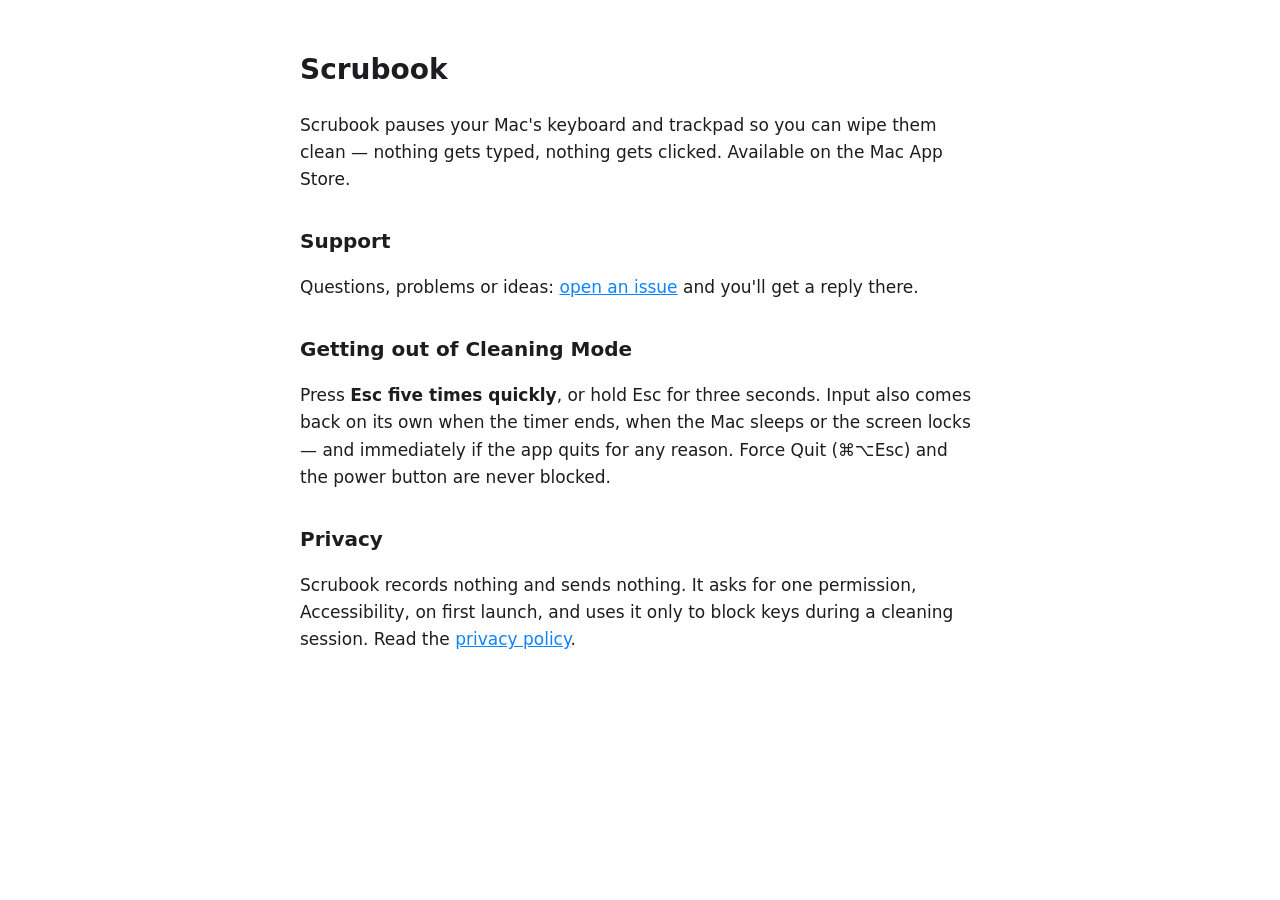
==== index.html @ fadb3d92 "Accessibility permission is requested on first launch Co-Authored-By: Claude Fable 5.1 <noreply@anth" ====
<!doctype html><html lang="en"><head><meta charset="utf-8"><meta name="viewport" content="width=device-width,initial-scale=1">
<title>Scrubook — Support</title>
<style>body{font:17px/1.6 -apple-system,system-ui,sans-serif;max-width:680px;margin:48px auto;padding:0 20px;color:#1d1d1f}
h1{font-size:28px}h2{font-size:20px;margin-top:32px}a{color:#0a84ff}
@media(prefers-color-scheme:dark){body{background:#111;color:#e5e5ea}}</style></head><body>
<h1>Scrubook</h1>
<p>Scrubook pauses your Mac's keyboard and trackpad so you can wipe them clean — nothing gets typed, nothing gets clicked. Available on the Mac App Store.</p>
<h2>Support</h2>
<p>Questions, problems or ideas: <a href="https://github.com/iamchuck504/scrubook/issues">open an issue</a> and you'll get a reply there.</p>
<h2>Getting out of Cleaning Mode</h2>
<p>Press <strong>Esc five times quickly</strong>, or hold Esc for three seconds. Input also comes back on its own when the timer ends, when the Mac sleeps or the screen locks — and immediately if the app quits for any reason. Force Quit (⌘⌥Esc) and the power button are never blocked.</p>
<h2>Privacy</h2>
<p>Scrubook records nothing and sends nothing. It asks for one permission, Accessibility, on first launch, and uses it only to block keys during a cleaning session. Read the <a href="privacy.html">privacy policy</a>.</p>
</body></html>
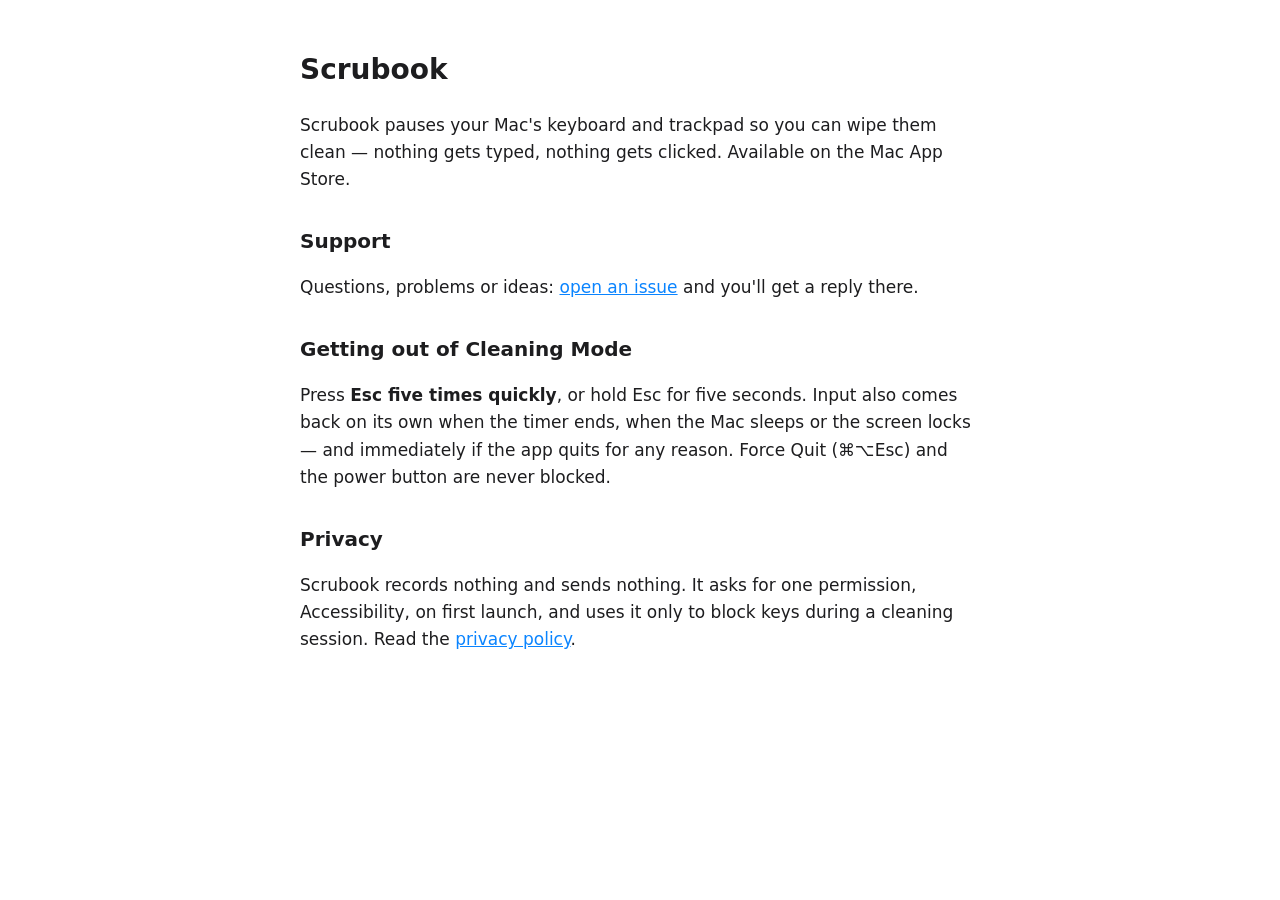
==== commit 90937dcc: "Hold Esc for five seconds Co-Authored-By: Claude Fable 5.1 <noreply@anthropic.com> Claude-Session: h" ====
--- a/index.html
+++ b/index.html
@@ -8,7 +8,7 @@
 <h2>Support</h2>
 <p>Questions, problems or ideas: <a href="https://github.com/iamchuck504/scrubook/issues">open an issue</a> and you'll get a reply there.</p>
 <h2>Getting out of Cleaning Mode</h2>
-<p>Press <strong>Esc five times quickly</strong>, or hold Esc for three seconds. Input also comes back on its own when the timer ends, when the Mac sleeps or the screen locks — and immediately if the app quits for any reason. Force Quit (⌘⌥Esc) and the power button are never blocked.</p>
+<p>Press <strong>Esc five times quickly</strong>, or hold Esc for five seconds. Input also comes back on its own when the timer ends, when the Mac sleeps or the screen locks — and immediately if the app quits for any reason. Force Quit (⌘⌥Esc) and the power button are never blocked.</p>
 <h2>Privacy</h2>
 <p>Scrubook records nothing and sends nothing. It asks for one permission, Accessibility, on first launch, and uses it only to block keys during a cleaning session. Read the <a href="privacy.html">privacy policy</a>.</p>
 </body></html>
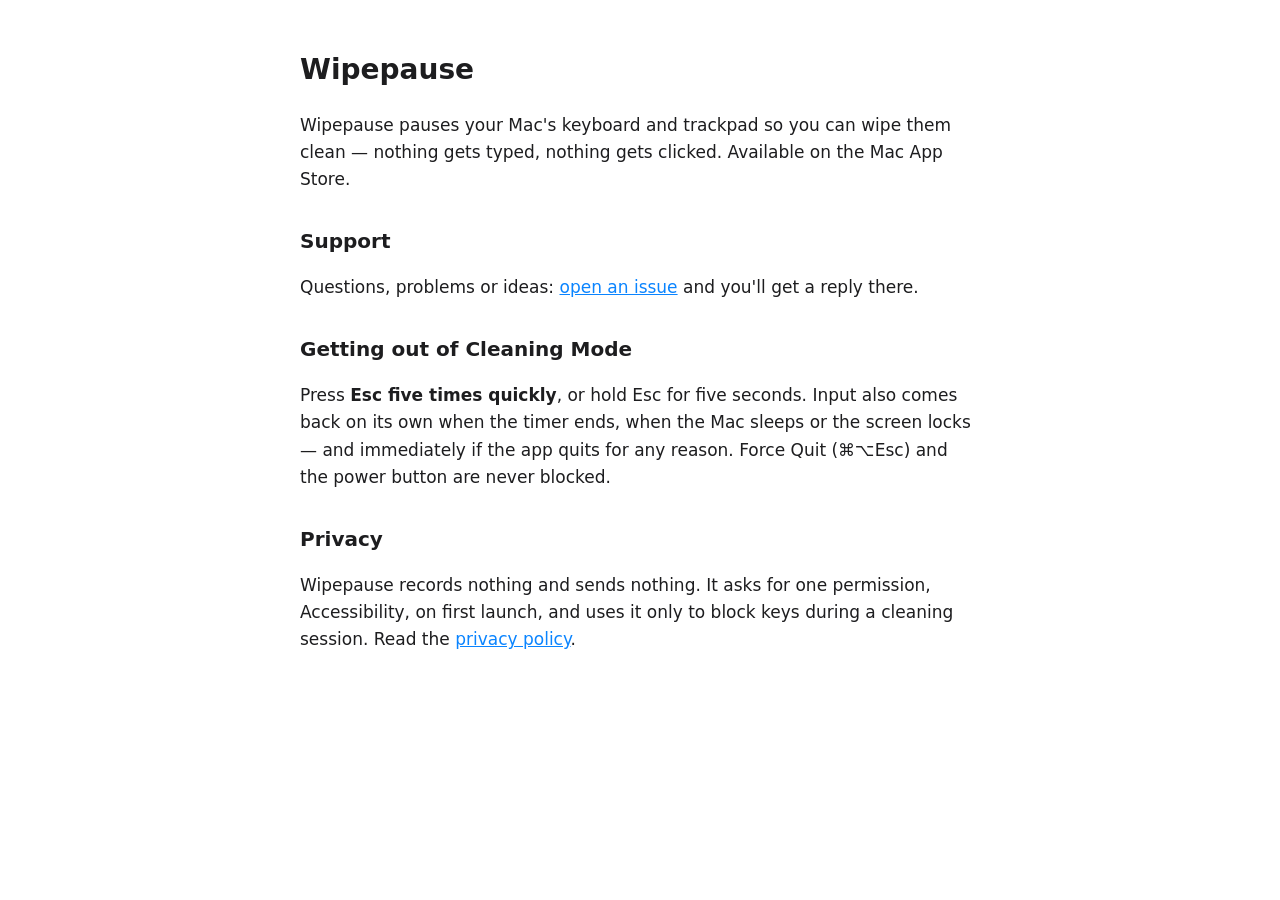
==== commit d2485f9e: "Rename to Wipepause Co-Authored-By: Claude Fable 5.1 <noreply@anthropic.com> Claude-Session: https:/" ====
--- a/index.html
+++ b/index.html
@@ -1,14 +1,14 @@
 <!doctype html><html lang="en"><head><meta charset="utf-8"><meta name="viewport" content="width=device-width,initial-scale=1">
-<title>Scrubook — Support</title>
+<title>Wipepause — Support</title>
 <style>body{font:17px/1.6 -apple-system,system-ui,sans-serif;max-width:680px;margin:48px auto;padding:0 20px;color:#1d1d1f}
 h1{font-size:28px}h2{font-size:20px;margin-top:32px}a{color:#0a84ff}
 @media(prefers-color-scheme:dark){body{background:#111;color:#e5e5ea}}</style></head><body>
-<h1>Scrubook</h1>
-<p>Scrubook pauses your Mac's keyboard and trackpad so you can wipe them clean — nothing gets typed, nothing gets clicked. Available on the Mac App Store.</p>
+<h1>Wipepause</h1>
+<p>Wipepause pauses your Mac's keyboard and trackpad so you can wipe them clean — nothing gets typed, nothing gets clicked. Available on the Mac App Store.</p>
 <h2>Support</h2>
-<p>Questions, problems or ideas: <a href="https://github.com/iamchuck504/scrubook/issues">open an issue</a> and you'll get a reply there.</p>
+<p>Questions, problems or ideas: <a href="https://github.com/iamchuck504/wipepause/issues">open an issue</a> and you'll get a reply there.</p>
 <h2>Getting out of Cleaning Mode</h2>
 <p>Press <strong>Esc five times quickly</strong>, or hold Esc for five seconds. Input also comes back on its own when the timer ends, when the Mac sleeps or the screen locks — and immediately if the app quits for any reason. Force Quit (⌘⌥Esc) and the power button are never blocked.</p>
 <h2>Privacy</h2>
-<p>Scrubook records nothing and sends nothing. It asks for one permission, Accessibility, on first launch, and uses it only to block keys during a cleaning session. Read the <a href="privacy.html">privacy policy</a>.</p>
+<p>Wipepause records nothing and sends nothing. It asks for one permission, Accessibility, on first launch, and uses it only to block keys during a cleaning session. Read the <a href="privacy.html">privacy policy</a>.</p>
 </body></html>
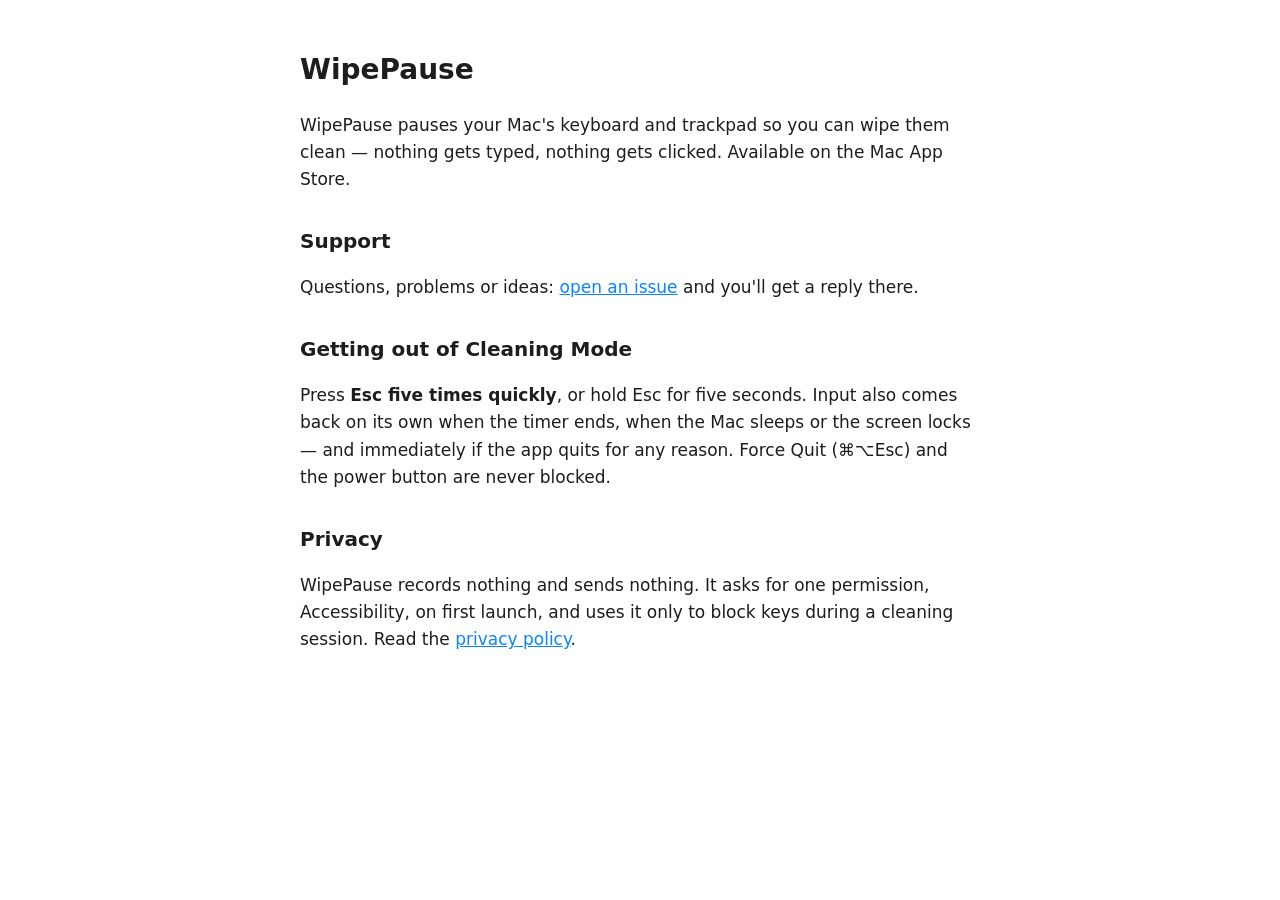
==== commit 0072c2e3: "Spell the name WipePause Co-Authored-By: Claude Fable 5.1 <noreply@anthropic.com> Claude-Session: ht" ====
--- a/index.html
+++ b/index.html
@@ -1,14 +1,14 @@
 <!doctype html><html lang="en"><head><meta charset="utf-8"><meta name="viewport" content="width=device-width,initial-scale=1">
-<title>Wipepause — Support</title>
+<title>WipePause — Support</title>
 <style>body{font:17px/1.6 -apple-system,system-ui,sans-serif;max-width:680px;margin:48px auto;padding:0 20px;color:#1d1d1f}
 h1{font-size:28px}h2{font-size:20px;margin-top:32px}a{color:#0a84ff}
 @media(prefers-color-scheme:dark){body{background:#111;color:#e5e5ea}}</style></head><body>
-<h1>Wipepause</h1>
-<p>Wipepause pauses your Mac's keyboard and trackpad so you can wipe them clean — nothing gets typed, nothing gets clicked. Available on the Mac App Store.</p>
+<h1>WipePause</h1>
+<p>WipePause pauses your Mac's keyboard and trackpad so you can wipe them clean — nothing gets typed, nothing gets clicked. Available on the Mac App Store.</p>
 <h2>Support</h2>
 <p>Questions, problems or ideas: <a href="https://github.com/iamchuck504/wipepause/issues">open an issue</a> and you'll get a reply there.</p>
 <h2>Getting out of Cleaning Mode</h2>
 <p>Press <strong>Esc five times quickly</strong>, or hold Esc for five seconds. Input also comes back on its own when the timer ends, when the Mac sleeps or the screen locks — and immediately if the app quits for any reason. Force Quit (⌘⌥Esc) and the power button are never blocked.</p>
 <h2>Privacy</h2>
-<p>Wipepause records nothing and sends nothing. It asks for one permission, Accessibility, on first launch, and uses it only to block keys during a cleaning session. Read the <a href="privacy.html">privacy policy</a>.</p>
+<p>WipePause records nothing and sends nothing. It asks for one permission, Accessibility, on first launch, and uses it only to block keys during a cleaning session. Read the <a href="privacy.html">privacy policy</a>.</p>
 </body></html>
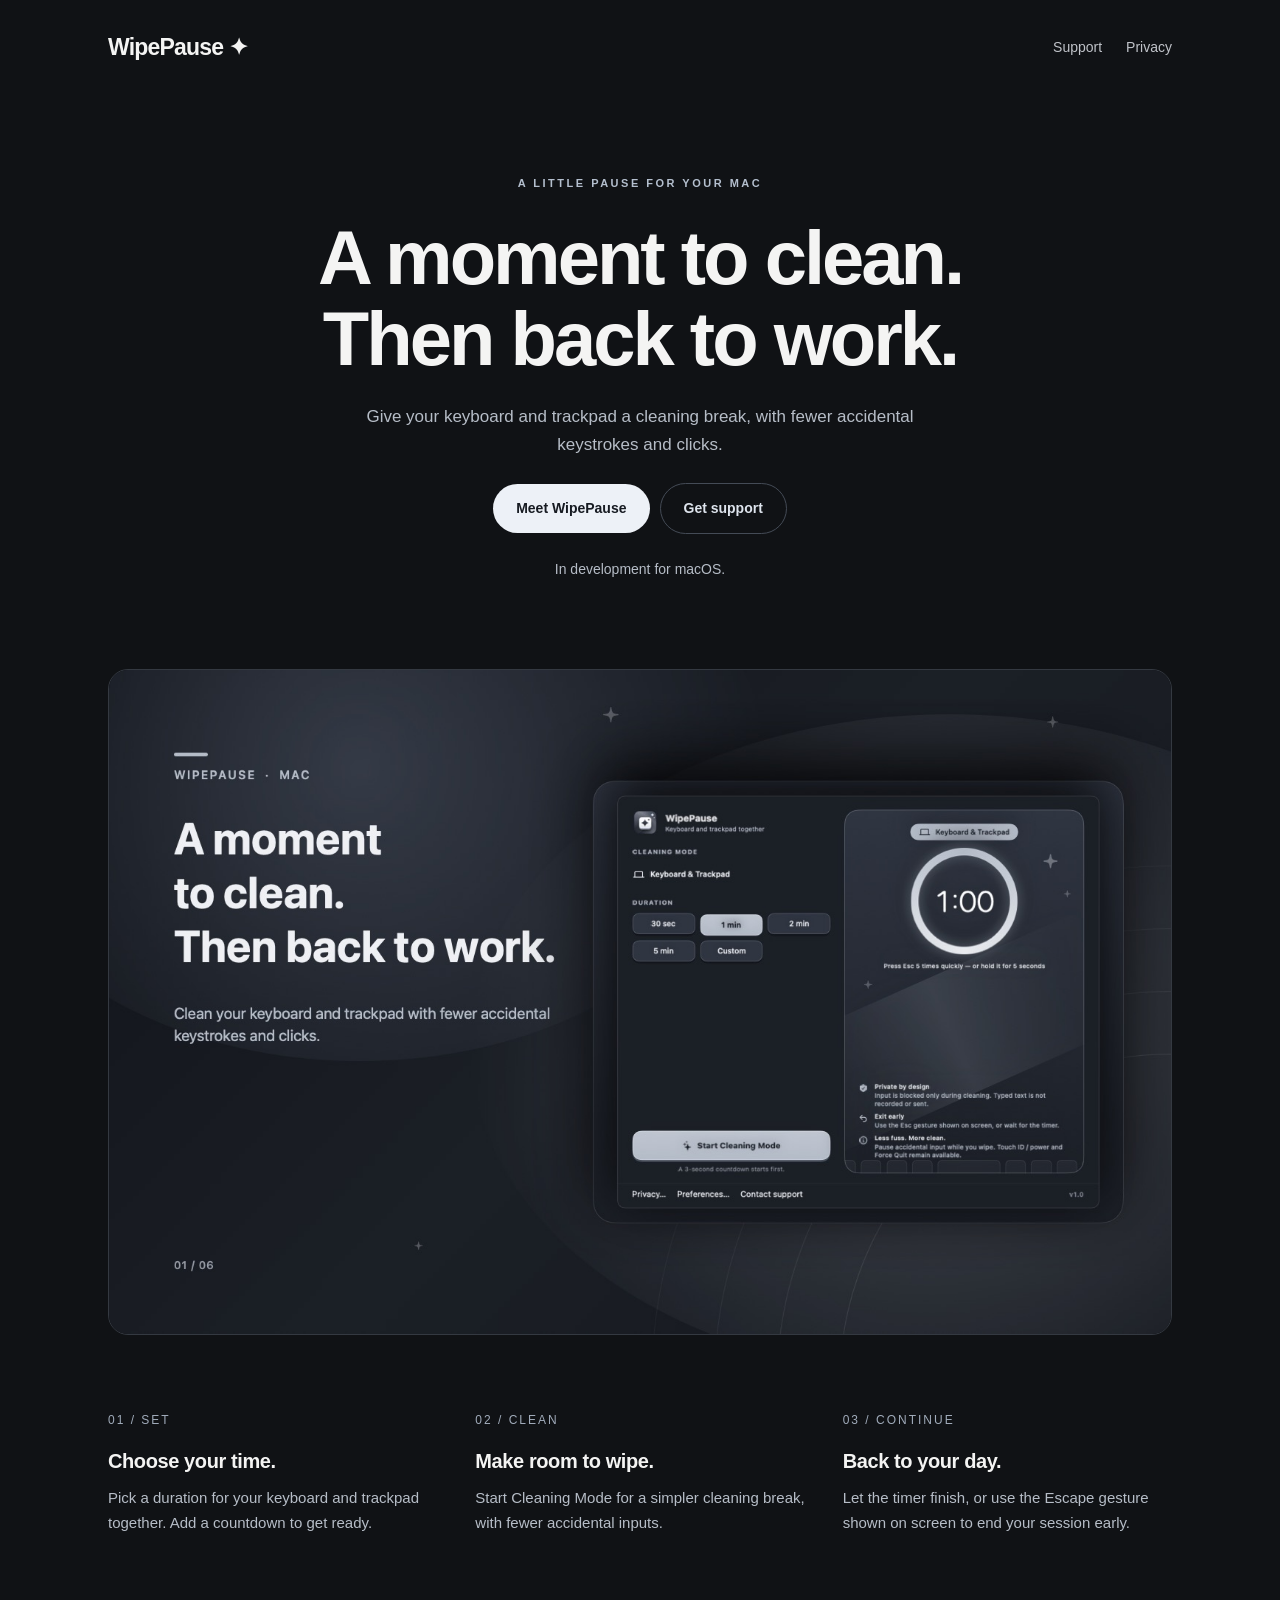
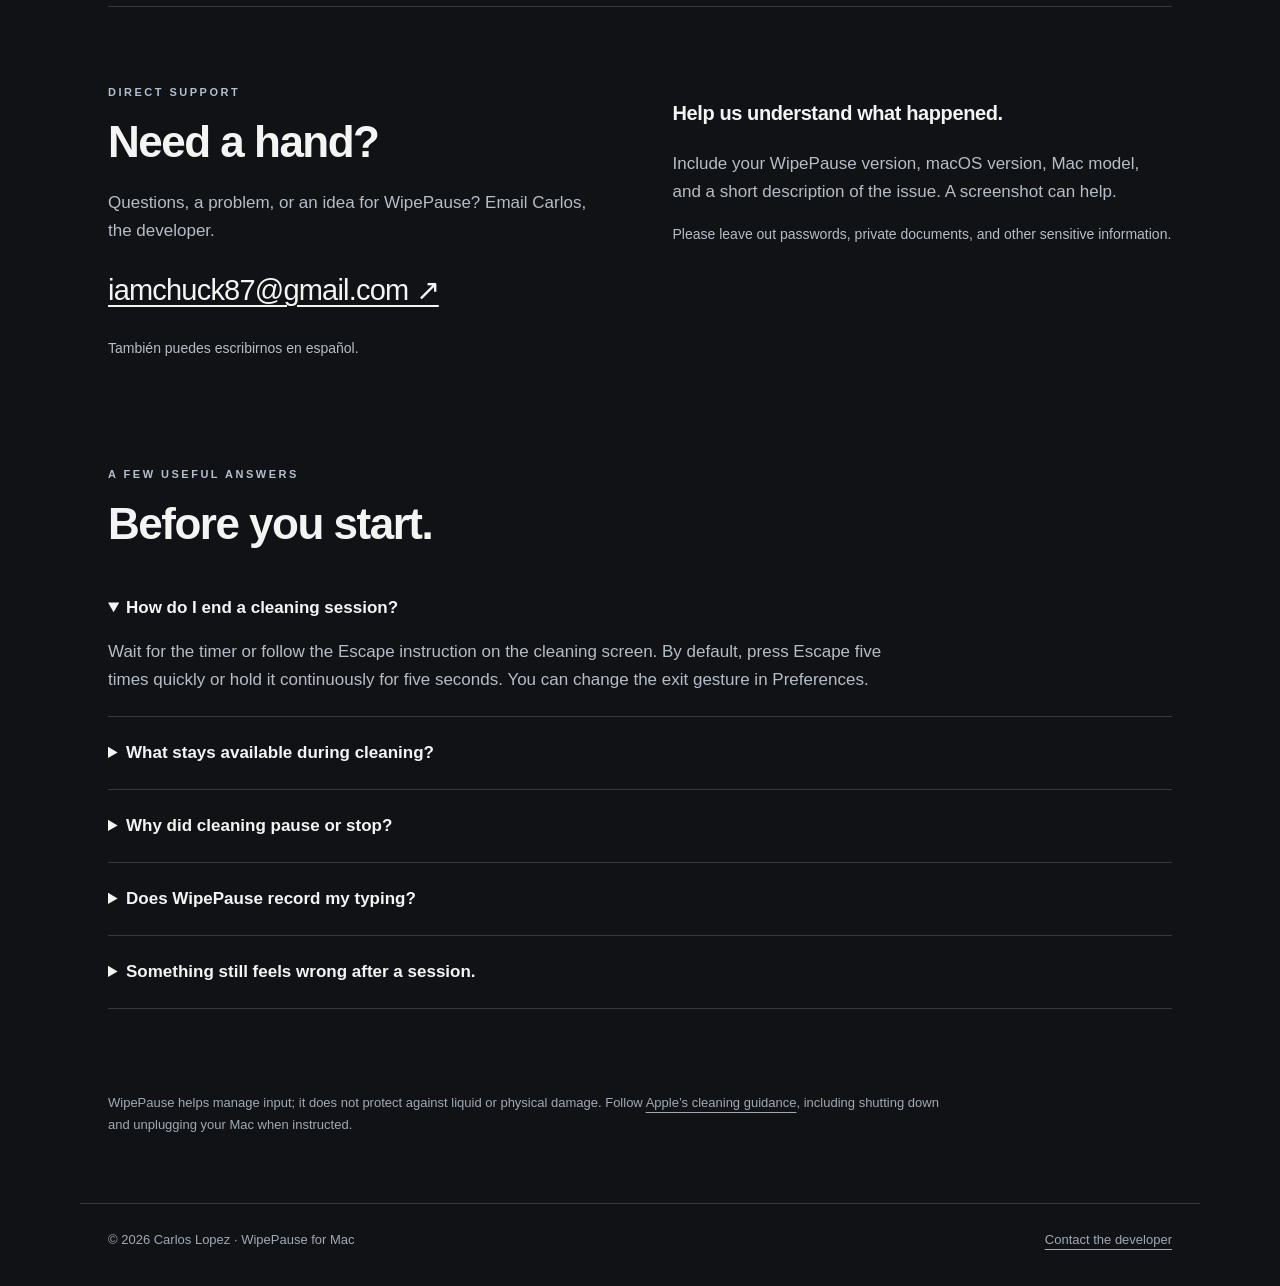
==== commit 4942b9bc: "Publish WipePause support and privacy website for Vercel" ====
--- a/index.html
+++ b/index.html
@@ -1,14 +1 @@
-<!doctype html><html lang="en"><head><meta charset="utf-8"><meta name="viewport" content="width=device-width,initial-scale=1">
-<title>WipePause — Support</title>
-<style>body{font:17px/1.6 -apple-system,system-ui,sans-serif;max-width:680px;margin:48px auto;padding:0 20px;color:#1d1d1f}
-h1{font-size:28px}h2{font-size:20px;margin-top:32px}a{color:#0a84ff}
-@media(prefers-color-scheme:dark){body{background:#111;color:#e5e5ea}}</style></head><body>
-<h1>WipePause</h1>
-<p>WipePause pauses your Mac's keyboard and trackpad so you can wipe them clean — nothing gets typed, nothing gets clicked. Available on the Mac App Store.</p>
-<h2>Support</h2>
-<p>Questions, problems or ideas: <a href="https://github.com/iamchuck504/wipepause/issues">open an issue</a> and you'll get a reply there.</p>
-<h2>Getting out of Cleaning Mode</h2>
-<p>Press <strong>Esc five times quickly</strong>, or hold Esc for five seconds. Input also comes back on its own when the timer ends, when the Mac sleeps or the screen locks — and immediately if the app quits for any reason. Force Quit (⌘⌥Esc) and the power button are never blocked.</p>
-<h2>Privacy</h2>
-<p>WipePause records nothing and sends nothing. It asks for one permission, Accessibility, on first launch, and uses it only to block keys during a cleaning session. Read the <a href="privacy.html">privacy policy</a>.</p>
-</body></html>
+<!doctype html><html lang="en"><head><meta charset="utf-8"><meta name="viewport" content="width=device-width,initial-scale=1"><meta name="color-scheme" content="dark"><meta name="description" content="A simpler cleaning break for your Mac keyboard and trackpad. Get help, contact support, and learn about WipePause privacy."><meta property="og:title" content="WipePause — A moment to clean."><meta property="og:description" content="A simpler cleaning break for your Mac keyboard and trackpad. Get help, contact support, and learn about WipePause privacy."><title>WipePause — A moment to clean.</title><link rel="stylesheet" href="styles.css"></head><body><a class="skip" href="#main">Skip to content</a><nav aria-label="Main navigation"><a class="brand" href="index.html">WipePause<span aria-hidden="true"> ✦</span></a><div class="navlinks"><a href="index.html#support">Support</a><a href="privacy.html">Privacy</a></div></nav><main id="main"><section class="hero"><span class="eyebrow">A little pause for your Mac</span><h1>A moment to clean.<br>Then back to work.</h1><p>Give your keyboard and trackpad a cleaning break, with fewer accidental keystrokes and clicks.</p><a class="button" href="#how-it-works">Meet WipePause</a><a class="button secondary" href="#support">Get support</a><p class="small">In development for macOS.</p></section><figure class="visual"><img src="wipepause.jpg" width="1440" height="900" alt="WipePause's Mac interface with a cleaning timer, duration choices and a Start Cleaning Mode button."></figure><section id="how-it-works" class="steps" aria-label="How WipePause works"><div><span class="num">01 / SET</span><h3>Choose your time.</h3><p>Pick a duration for your keyboard and trackpad together. Add a countdown to get ready.</p></div><div><span class="num">02 / CLEAN</span><h3>Make room to wipe.</h3><p>Start Cleaning Mode for a simpler cleaning break, with fewer accidental inputs.</p></div><div><span class="num">03 / CONTINUE</span><h3>Back to your day.</h3><p>Let the timer finish, or use the Escape gesture shown on screen to end your session early.</p></div></section><section id="support" class="support"><div><span class="eyebrow">Direct support</span><h2>Need a hand?</h2><p>Questions, a problem, or an idea for WipePause? Email Carlos, the developer.</p><a class="email" href="mailto:iamchuck87@gmail.com?subject=WipePause%20support">iamchuck87@gmail.com ↗</a><p class="small" lang="es">También puedes escribirnos en español.</p></div><div><h3>Help us understand what happened.</h3><p>Include your WipePause version, macOS version, Mac model, and a short description of the issue. A screenshot can help.</p><p class="small">Please leave out passwords, private documents, and other sensitive information.</p></div></section><section class="faq"><span class="eyebrow">A few useful answers</span><h2>Before you start.</h2><details open><summary>How do I end a cleaning session?</summary><p>Wait for the timer or follow the Escape instruction on the cleaning screen. By default, press Escape five times quickly or hold it continuously for five seconds. You can change the exit gesture in Preferences.</p></details><details><summary>What stays available during cleaning?</summary><p>Touch ID / power and the system Force Quit shortcut (Command–Option–Escape) remain available. Avoid pressing Touch ID while wiping: it can lock your Mac. WipePause does not disable every hardware or system action.</p></details><details><summary>Why did cleaning pause or stop?</summary><p>If another window takes keyboard focus, stop wiping and follow the on-screen status. Sleep or a display change can end the session. If WipePause cannot reserve its Escape exit, it will not start. Close password fields or other apps using secure input, then try again.</p></details><details><summary>Does WipePause record my typing?</summary><p>No. WipePause does not record or send typed text. The current version does not request Accessibility or Input Monitoring permission. See our <a href="privacy.html">privacy policy</a> for local preferences and keyboard recovery details.</p></details><details><summary>Something still feels wrong after a session.</summary><p>Stop cleaning. If keyboard behavior has not returned to normal, reopen WipePause and start a short session to retry recovery. Restarting the Mac also clears temporary keyboard mappings. If the problem continues, <a href="mailto:iamchuck87@gmail.com?subject=WipePause%20keyboard%20support">contact support</a>.</p></details></section><p class="note">WipePause helps manage input; it does not protect against liquid or physical damage. Follow <a href="https://support.apple.com/103258">Apple’s cleaning guidance</a>, including shutting down and unplugging your Mac when instructed.</p></main><footer><span>© 2026 Carlos Lopez · WipePause for Mac</span><a href="mailto:iamchuck87@gmail.com">Contact the developer</a></footer></body></html>
--- a/styles.css
+++ b/styles.css
@@ -0,0 +1 @@
+*{box-sizing:border-box}html{scroll-behavior:smooth;scroll-padding-top:32px}body{margin:0;background:#101215;color:#f4f4f3;font:17px/1.65 -apple-system,BlinkMacSystemFont,"Segoe UI",sans-serif}a{color:inherit;text-underline-offset:5px}a:hover{color:#c6d8ee}a:focus-visible,summary:focus-visible{outline:3px solid #a5caef;outline-offset:6px}nav,main,footer{max-width:1120px;margin:auto;padding:0 28px}nav{display:flex;align-items:center;justify-content:space-between;gap:20px;min-height:96px}.brand{font-weight:700;font-size:23px;letter-spacing:-.8px;text-decoration:none}.navlinks{display:flex;gap:24px;font-size:14px;color:#c0c3c9}.navlinks a{text-decoration:none}.eyebrow{text-transform:uppercase;letter-spacing:2.5px;font-size:11px;color:#b4bfce;font-weight:650}h1{font-size:clamp(42px,6.5vw,76px);line-height:1.06;letter-spacing:-3px;margin:22px 0}h2{font-size:clamp(30px,4vw,44px);line-height:1.15;letter-spacing:-1.5px;margin:12px 0 22px}h3{font-size:20px;letter-spacing:-.4px}p{color:#b6bdc7}.hero{padding:72px 0 36px;text-align:center}.hero p{max-width:610px;margin:24px auto}.button{display:inline-block;padding:13px 23px;background:#edf1f7;color:#171b22!important;border-radius:100px;font-weight:600;text-decoration:none;font-size:14px}.button:hover{background:#d5e2f3}.secondary{background:transparent;color:#dee4ed!important;border:1px solid #444b56;margin-left:10px}.visual{margin:28px 0 60px;border:1px solid #343941;border-radius:20px;overflow:hidden;background:#20252d}.visual img{width:100%;height:auto;display:block}.steps{display:grid;grid-template-columns:repeat(3,1fr);gap:38px;padding:10px 0 70px}.num{font-size:12px;color:#a1acbb;letter-spacing:2px}.steps h3{margin:12px 0 8px}.steps p{font-size:15px;margin:0}.support{border-top:1px solid #343941;padding:70px 0;display:grid;grid-template-columns:1fr 1fr;gap:65px}.email{display:block;font-size:clamp(19px,2.8vw,29px);letter-spacing:-.8px;margin:22px 0}.small{font-size:14px}.faq{padding:15px 0 70px}details{border-bottom:1px solid #343941;padding:22px 0}summary{cursor:pointer;font-weight:550}details p{max-width:800px;margin:16px 0 0}.note{color:#a1a9b5;font-size:13px;padding:0 0 55px;max-width:840px}footer{border-top:1px solid #343941;padding-top:25px;padding-bottom:35px;display:flex;justify-content:space-between;gap:20px;color:#a1a9b5;font-size:13px}.prose{max-width:760px;padding-top:48px;padding-bottom:70px}.prose h1{font-size:52px}.prose h2{font-size:26px;margin-top:40px;letter-spacing:-.5px}.skip{position:absolute;left:20px;top:-100px;background:white;color:black;padding:12px;z-index:5}.skip:focus{top:10px}@media(max-width:650px){nav,main,footer{padding-left:20px;padding-right:20px}nav{min-height:80px}.hero{padding-top:40px}h1{letter-spacing:-1.8px}.steps,.support{grid-template-columns:1fr;gap:25px}.support{padding:45px 0}.steps{padding-bottom:40px}.visual{margin-bottom:35px;border-radius:12px}.navlinks{gap:15px}.secondary{margin-top:10px}.prose h1{font-size:42px}footer{flex-wrap:wrap}}@media(prefers-reduced-motion:reduce){html{scroll-behavior:auto}}
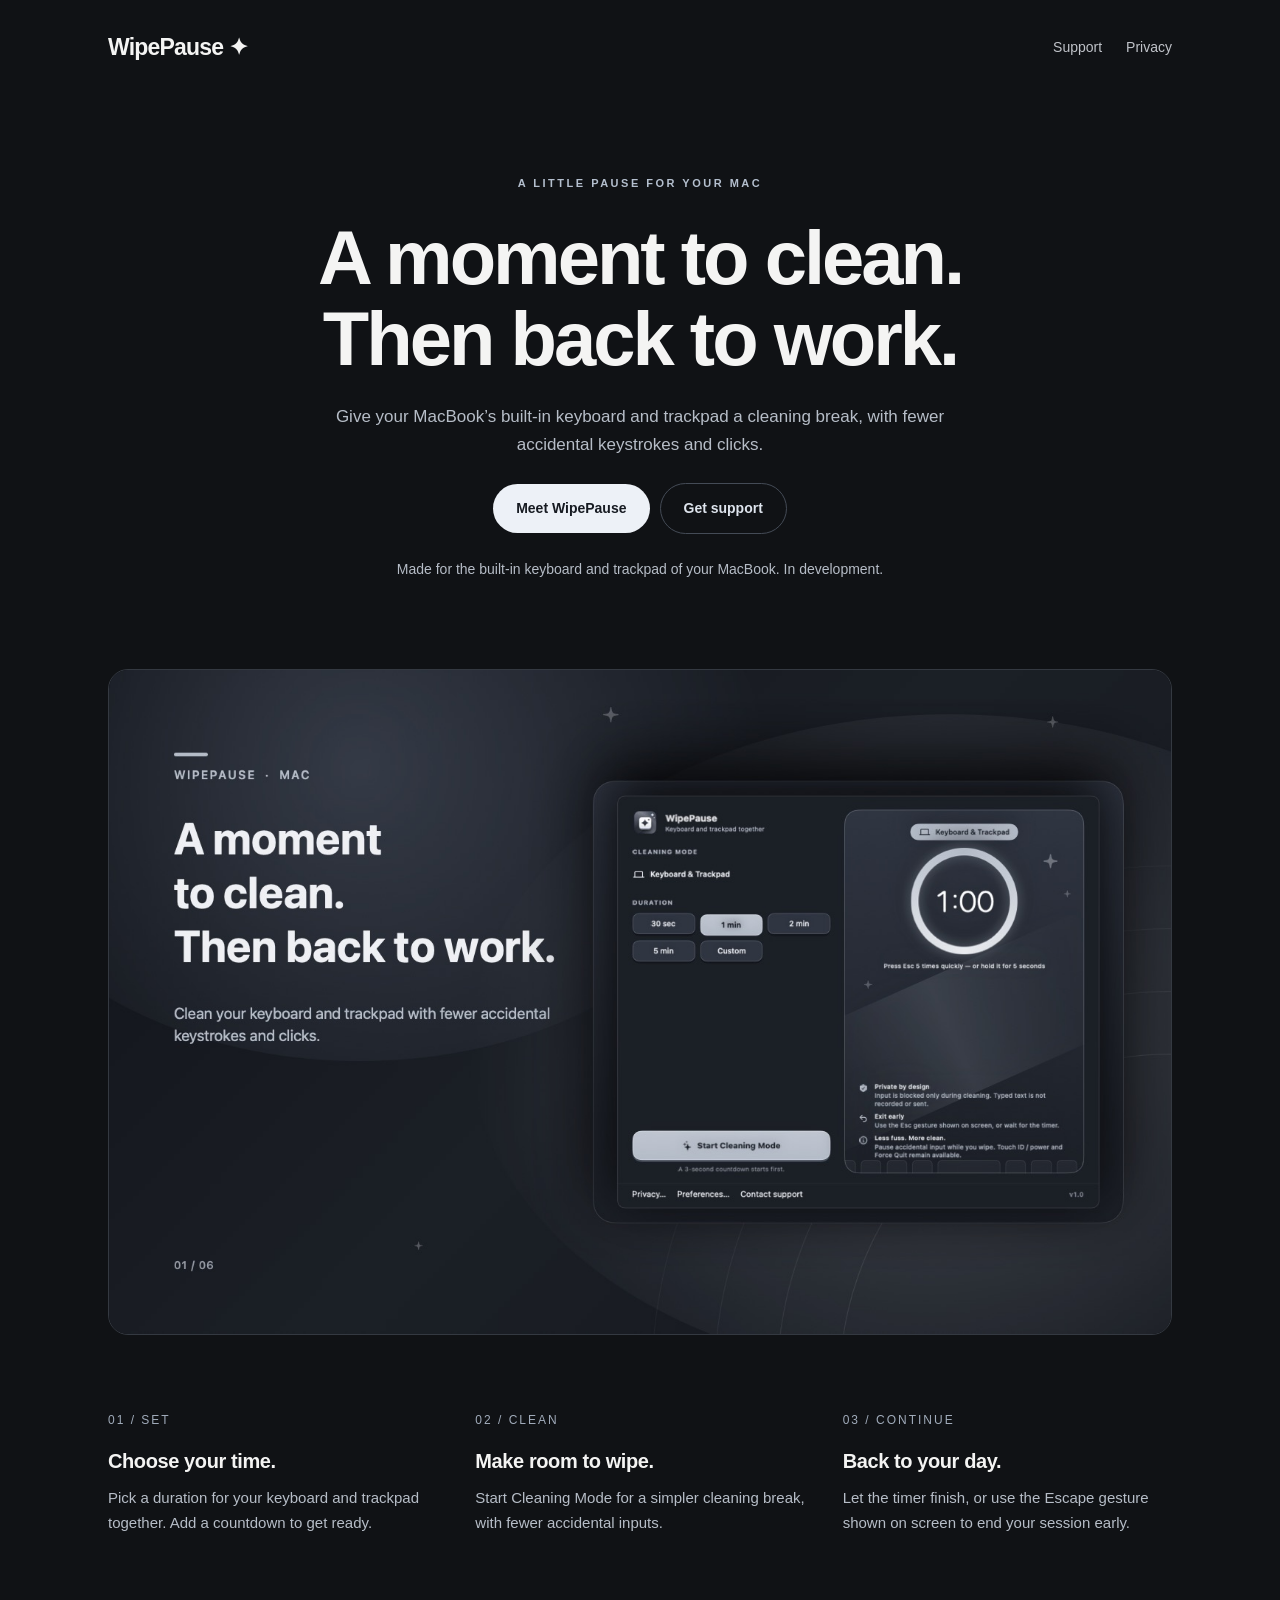
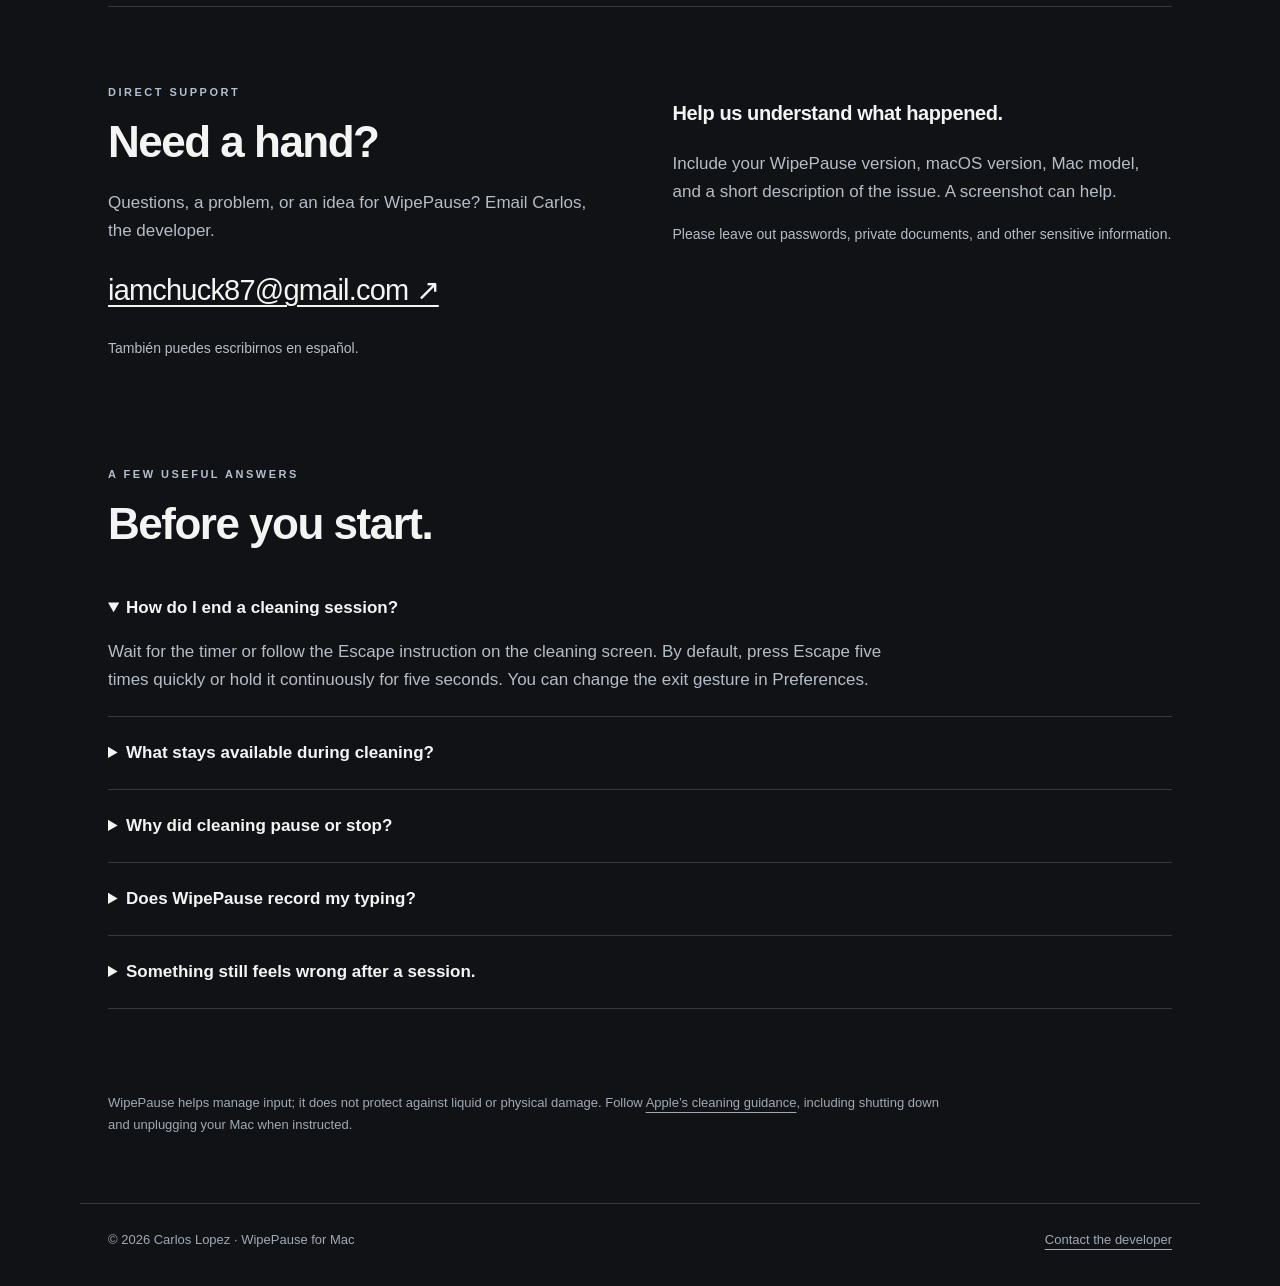
==== commit dafb9ffc: "Clarify MacBook built-in keyboard scope" ====
--- a/index.html
+++ b/index.html
@@ -1 +1 @@
-<!doctype html><html lang="en"><head><meta charset="utf-8"><meta name="viewport" content="width=device-width,initial-scale=1"><meta name="color-scheme" content="dark"><meta name="description" content="A simpler cleaning break for your Mac keyboard and trackpad. Get help, contact support, and learn about WipePause privacy."><meta property="og:title" content="WipePause — A moment to clean."><meta property="og:description" content="A simpler cleaning break for your Mac keyboard and trackpad. Get help, contact support, and learn about WipePause privacy."><title>WipePause — A moment to clean.</title><link rel="stylesheet" href="styles.css"></head><body><a class="skip" href="#main">Skip to content</a><nav aria-label="Main navigation"><a class="brand" href="index.html">WipePause<span aria-hidden="true"> ✦</span></a><div class="navlinks"><a href="index.html#support">Support</a><a href="privacy.html">Privacy</a></div></nav><main id="main"><section class="hero"><span class="eyebrow">A little pause for your Mac</span><h1>A moment to clean.<br>Then back to work.</h1><p>Give your keyboard and trackpad a cleaning break, with fewer accidental keystrokes and clicks.</p><a class="button" href="#how-it-works">Meet WipePause</a><a class="button secondary" href="#support">Get support</a><p class="small">In development for macOS.</p></section><figure class="visual"><img src="wipepause.jpg" width="1440" height="900" alt="WipePause's Mac interface with a cleaning timer, duration choices and a Start Cleaning Mode button."></figure><section id="how-it-works" class="steps" aria-label="How WipePause works"><div><span class="num">01 / SET</span><h3>Choose your time.</h3><p>Pick a duration for your keyboard and trackpad together. Add a countdown to get ready.</p></div><div><span class="num">02 / CLEAN</span><h3>Make room to wipe.</h3><p>Start Cleaning Mode for a simpler cleaning break, with fewer accidental inputs.</p></div><div><span class="num">03 / CONTINUE</span><h3>Back to your day.</h3><p>Let the timer finish, or use the Escape gesture shown on screen to end your session early.</p></div></section><section id="support" class="support"><div><span class="eyebrow">Direct support</span><h2>Need a hand?</h2><p>Questions, a problem, or an idea for WipePause? Email Carlos, the developer.</p><a class="email" href="mailto:iamchuck87@gmail.com?subject=WipePause%20support">iamchuck87@gmail.com ↗</a><p class="small" lang="es">También puedes escribirnos en español.</p></div><div><h3>Help us understand what happened.</h3><p>Include your WipePause version, macOS version, Mac model, and a short description of the issue. A screenshot can help.</p><p class="small">Please leave out passwords, private documents, and other sensitive information.</p></div></section><section class="faq"><span class="eyebrow">A few useful answers</span><h2>Before you start.</h2><details open><summary>How do I end a cleaning session?</summary><p>Wait for the timer or follow the Escape instruction on the cleaning screen. By default, press Escape five times quickly or hold it continuously for five seconds. You can change the exit gesture in Preferences.</p></details><details><summary>What stays available during cleaning?</summary><p>Touch ID / power and the system Force Quit shortcut (Command–Option–Escape) remain available. Avoid pressing Touch ID while wiping: it can lock your Mac. WipePause does not disable every hardware or system action.</p></details><details><summary>Why did cleaning pause or stop?</summary><p>If another window takes keyboard focus, stop wiping and follow the on-screen status. Sleep or a display change can end the session. If WipePause cannot reserve its Escape exit, it will not start. Close password fields or other apps using secure input, then try again.</p></details><details><summary>Does WipePause record my typing?</summary><p>No. WipePause does not record or send typed text. The current version does not request Accessibility or Input Monitoring permission. See our <a href="privacy.html">privacy policy</a> for local preferences and keyboard recovery details.</p></details><details><summary>Something still feels wrong after a session.</summary><p>Stop cleaning. If keyboard behavior has not returned to normal, reopen WipePause and start a short session to retry recovery. Restarting the Mac also clears temporary keyboard mappings. If the problem continues, <a href="mailto:iamchuck87@gmail.com?subject=WipePause%20keyboard%20support">contact support</a>.</p></details></section><p class="note">WipePause helps manage input; it does not protect against liquid or physical damage. Follow <a href="https://support.apple.com/103258">Apple’s cleaning guidance</a>, including shutting down and unplugging your Mac when instructed.</p></main><footer><span>© 2026 Carlos Lopez · WipePause for Mac</span><a href="mailto:iamchuck87@gmail.com">Contact the developer</a></footer></body></html>+<!doctype html><html lang="en"><head><meta charset="utf-8"><meta name="viewport" content="width=device-width,initial-scale=1"><meta name="color-scheme" content="dark"><meta name="description" content="A simpler cleaning break for your Mac keyboard and trackpad. Get help, contact support, and learn about WipePause privacy."><meta property="og:title" content="WipePause — A moment to clean."><meta property="og:description" content="A simpler cleaning break for your Mac keyboard and trackpad. Get help, contact support, and learn about WipePause privacy."><title>WipePause — A moment to clean.</title><link rel="stylesheet" href="styles.css"></head><body><a class="skip" href="#main">Skip to content</a><nav aria-label="Main navigation"><a class="brand" href="index.html">WipePause<span aria-hidden="true"> ✦</span></a><div class="navlinks"><a href="index.html#support">Support</a><a href="privacy.html">Privacy</a></div></nav><main id="main"><section class="hero"><span class="eyebrow">A little pause for your Mac</span><h1>A moment to clean.<br>Then back to work.</h1><p>Give your MacBook’s built-in keyboard and trackpad a cleaning break, with fewer accidental keystrokes and clicks.</p><a class="button" href="#how-it-works">Meet WipePause</a><a class="button secondary" href="#support">Get support</a><p class="small">Made for the built-in keyboard and trackpad of your MacBook. In development.</p></section><figure class="visual"><img src="wipepause.jpg" width="1440" height="900" alt="WipePause's Mac interface with a cleaning timer, duration choices and a Start Cleaning Mode button."></figure><section id="how-it-works" class="steps" aria-label="How WipePause works"><div><span class="num">01 / SET</span><h3>Choose your time.</h3><p>Pick a duration for your keyboard and trackpad together. Add a countdown to get ready.</p></div><div><span class="num">02 / CLEAN</span><h3>Make room to wipe.</h3><p>Start Cleaning Mode for a simpler cleaning break, with fewer accidental inputs.</p></div><div><span class="num">03 / CONTINUE</span><h3>Back to your day.</h3><p>Let the timer finish, or use the Escape gesture shown on screen to end your session early.</p></div></section><section id="support" class="support"><div><span class="eyebrow">Direct support</span><h2>Need a hand?</h2><p>Questions, a problem, or an idea for WipePause? Email Carlos, the developer.</p><a class="email" href="mailto:iamchuck87@gmail.com?subject=WipePause%20support">iamchuck87@gmail.com ↗</a><p class="small" lang="es">También puedes escribirnos en español.</p></div><div><h3>Help us understand what happened.</h3><p>Include your WipePause version, macOS version, Mac model, and a short description of the issue. A screenshot can help.</p><p class="small">Please leave out passwords, private documents, and other sensitive information.</p></div></section><section class="faq"><span class="eyebrow">A few useful answers</span><h2>Before you start.</h2><details open><summary>How do I end a cleaning session?</summary><p>Wait for the timer or follow the Escape instruction on the cleaning screen. By default, press Escape five times quickly or hold it continuously for five seconds. You can change the exit gesture in Preferences.</p></details><details><summary>What stays available during cleaning?</summary><p>Touch ID / power and the system Force Quit shortcut (Command–Option–Escape) remain available. Avoid pressing Touch ID while wiping: it can lock your Mac. WipePause does not disable every hardware or system action.</p></details><details><summary>Why did cleaning pause or stop?</summary><p>If another window takes keyboard focus, stop wiping and follow the on-screen status. Sleep or a display change can end the session. If WipePause cannot reserve its Escape exit, it will not start. Close password fields or other apps using secure input, then try again.</p></details><details><summary>Does WipePause record my typing?</summary><p>No. WipePause does not record or send typed text. The current version does not request Accessibility or Input Monitoring permission. See our <a href="privacy.html">privacy policy</a> for local preferences and keyboard recovery details.</p></details><details><summary>Something still feels wrong after a session.</summary><p>Stop cleaning. If keyboard behavior has not returned to normal, reopen WipePause to retry automatic recovery. If a recovery alert appears, choose Restore keyboard settings; you do not need to start a cleaning session. If the problem continues, <a href="mailto:iamchuck87@gmail.com?subject=WipePause%20keyboard%20support">contact support</a>.</p></details></section><p class="note">WipePause helps manage input; it does not protect against liquid or physical damage. Follow <a href="https://support.apple.com/103258">Apple’s cleaning guidance</a>, including shutting down and unplugging your Mac when instructed.</p></main><footer><span>© 2026 Carlos Lopez · WipePause for Mac</span><a href="mailto:iamchuck87@gmail.com">Contact the developer</a></footer></body></html>
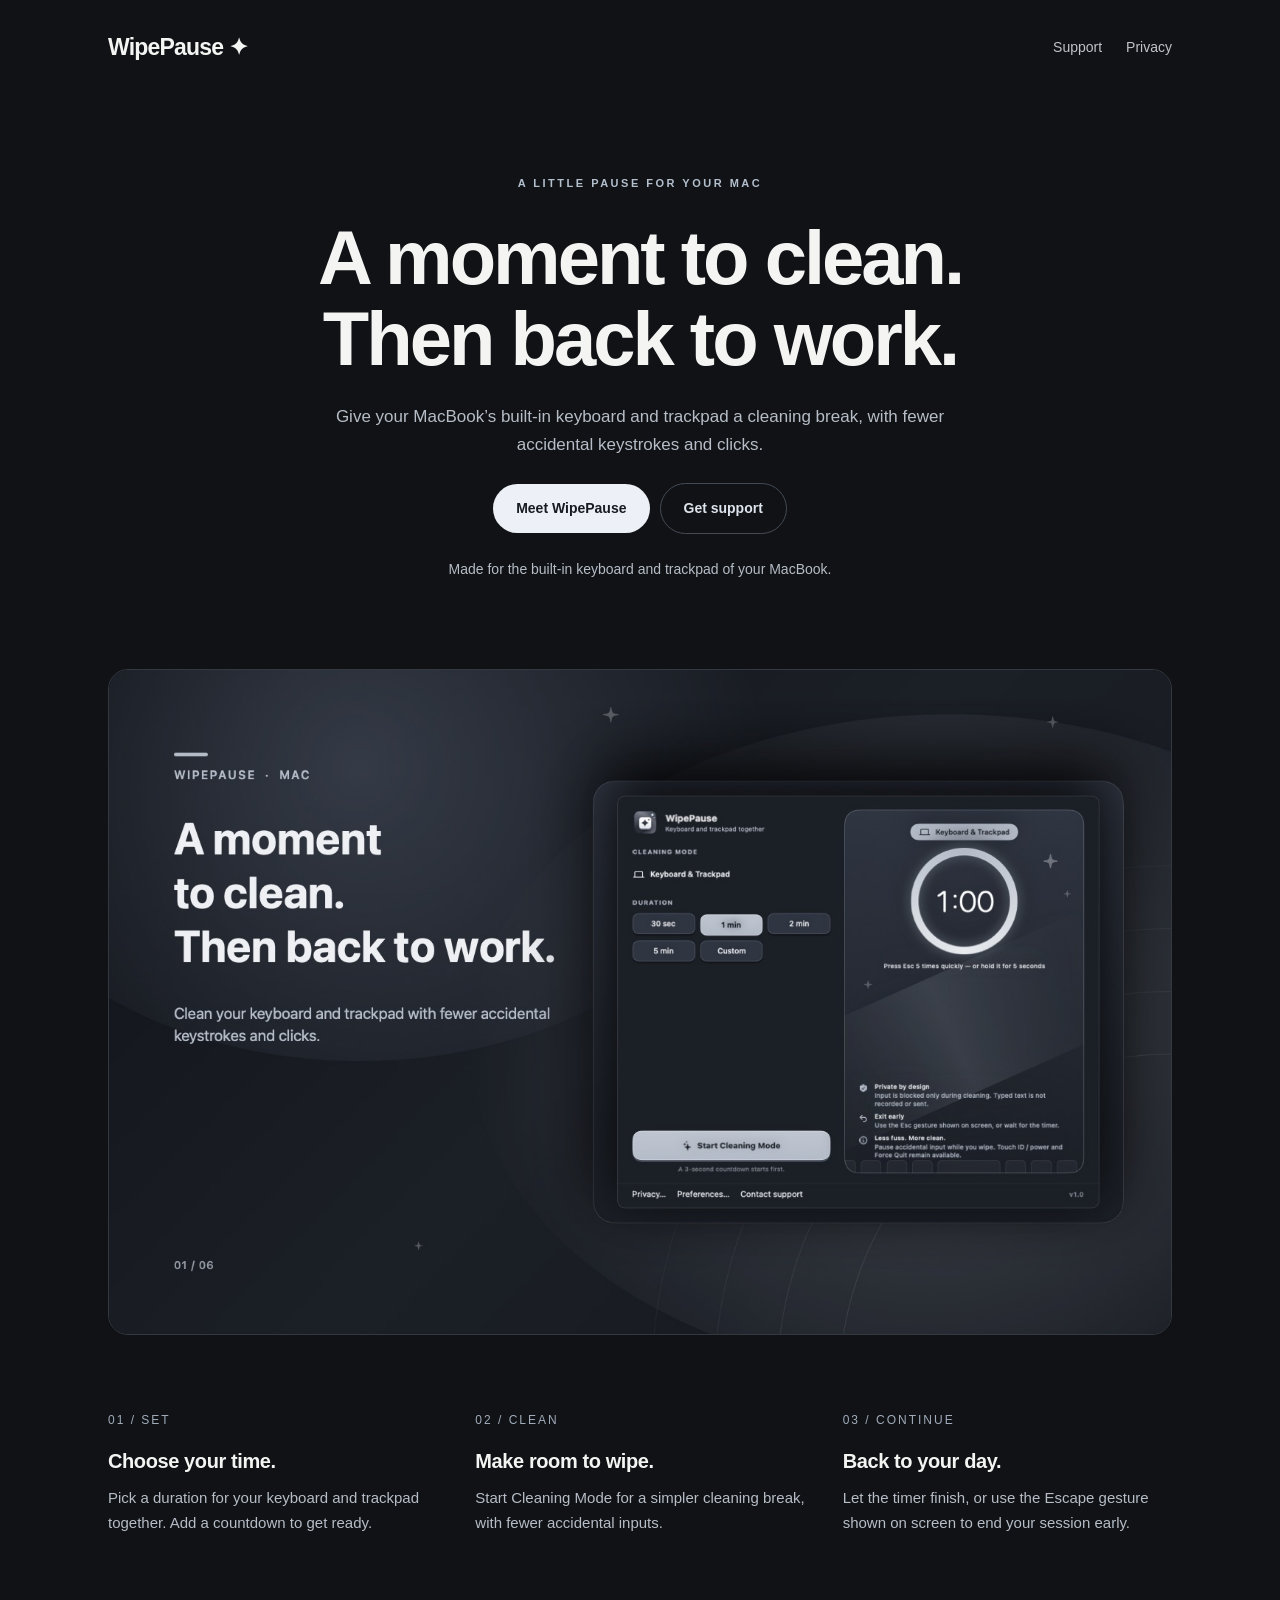
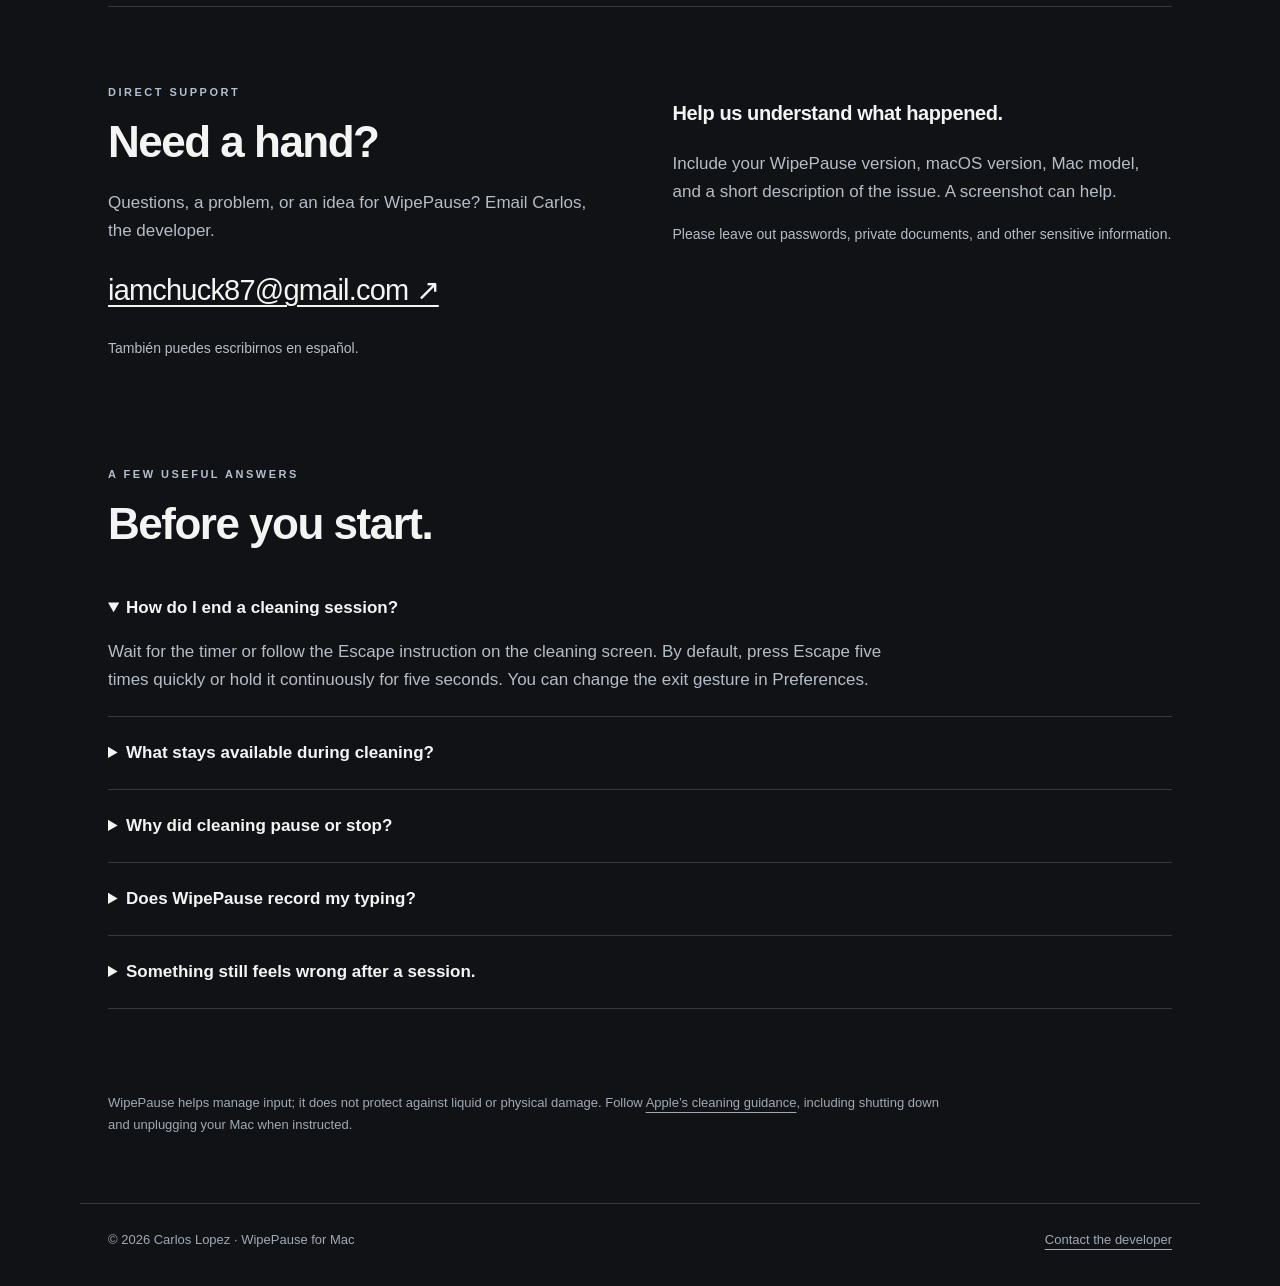
==== commit 7f72c992: "Remove outdated development status from WipePause website" ====
--- a/index.html
+++ b/index.html
@@ -1 +1 @@
-<!doctype html><html lang="en"><head><meta charset="utf-8"><meta name="viewport" content="width=device-width,initial-scale=1"><meta name="color-scheme" content="dark"><meta name="description" content="A simpler cleaning break for your Mac keyboard and trackpad. Get help, contact support, and learn about WipePause privacy."><meta property="og:title" content="WipePause — A moment to clean."><meta property="og:description" content="A simpler cleaning break for your Mac keyboard and trackpad. Get help, contact support, and learn about WipePause privacy."><title>WipePause — A moment to clean.</title><link rel="stylesheet" href="styles.css"></head><body><a class="skip" href="#main">Skip to content</a><nav aria-label="Main navigation"><a class="brand" href="index.html">WipePause<span aria-hidden="true"> ✦</span></a><div class="navlinks"><a href="index.html#support">Support</a><a href="privacy.html">Privacy</a></div></nav><main id="main"><section class="hero"><span class="eyebrow">A little pause for your Mac</span><h1>A moment to clean.<br>Then back to work.</h1><p>Give your MacBook’s built-in keyboard and trackpad a cleaning break, with fewer accidental keystrokes and clicks.</p><a class="button" href="#how-it-works">Meet WipePause</a><a class="button secondary" href="#support">Get support</a><p class="small">Made for the built-in keyboard and trackpad of your MacBook. In development.</p></section><figure class="visual"><img src="wipepause.jpg" width="1440" height="900" alt="WipePause's Mac interface with a cleaning timer, duration choices and a Start Cleaning Mode button."></figure><section id="how-it-works" class="steps" aria-label="How WipePause works"><div><span class="num">01 / SET</span><h3>Choose your time.</h3><p>Pick a duration for your keyboard and trackpad together. Add a countdown to get ready.</p></div><div><span class="num">02 / CLEAN</span><h3>Make room to wipe.</h3><p>Start Cleaning Mode for a simpler cleaning break, with fewer accidental inputs.</p></div><div><span class="num">03 / CONTINUE</span><h3>Back to your day.</h3><p>Let the timer finish, or use the Escape gesture shown on screen to end your session early.</p></div></section><section id="support" class="support"><div><span class="eyebrow">Direct support</span><h2>Need a hand?</h2><p>Questions, a problem, or an idea for WipePause? Email Carlos, the developer.</p><a class="email" href="mailto:iamchuck87@gmail.com?subject=WipePause%20support">iamchuck87@gmail.com ↗</a><p class="small" lang="es">También puedes escribirnos en español.</p></div><div><h3>Help us understand what happened.</h3><p>Include your WipePause version, macOS version, Mac model, and a short description of the issue. A screenshot can help.</p><p class="small">Please leave out passwords, private documents, and other sensitive information.</p></div></section><section class="faq"><span class="eyebrow">A few useful answers</span><h2>Before you start.</h2><details open><summary>How do I end a cleaning session?</summary><p>Wait for the timer or follow the Escape instruction on the cleaning screen. By default, press Escape five times quickly or hold it continuously for five seconds. You can change the exit gesture in Preferences.</p></details><details><summary>What stays available during cleaning?</summary><p>Touch ID / power and the system Force Quit shortcut (Command–Option–Escape) remain available. Avoid pressing Touch ID while wiping: it can lock your Mac. WipePause does not disable every hardware or system action.</p></details><details><summary>Why did cleaning pause or stop?</summary><p>If another window takes keyboard focus, stop wiping and follow the on-screen status. Sleep or a display change can end the session. If WipePause cannot reserve its Escape exit, it will not start. Close password fields or other apps using secure input, then try again.</p></details><details><summary>Does WipePause record my typing?</summary><p>No. WipePause does not record or send typed text. The current version does not request Accessibility or Input Monitoring permission. See our <a href="privacy.html">privacy policy</a> for local preferences and keyboard recovery details.</p></details><details><summary>Something still feels wrong after a session.</summary><p>Stop cleaning. If keyboard behavior has not returned to normal, reopen WipePause to retry automatic recovery. If a recovery alert appears, choose Restore keyboard settings; you do not need to start a cleaning session. If the problem continues, <a href="mailto:iamchuck87@gmail.com?subject=WipePause%20keyboard%20support">contact support</a>.</p></details></section><p class="note">WipePause helps manage input; it does not protect against liquid or physical damage. Follow <a href="https://support.apple.com/103258">Apple’s cleaning guidance</a>, including shutting down and unplugging your Mac when instructed.</p></main><footer><span>© 2026 Carlos Lopez · WipePause for Mac</span><a href="mailto:iamchuck87@gmail.com">Contact the developer</a></footer></body></html>+<!doctype html><html lang="en"><head><meta charset="utf-8"><meta name="viewport" content="width=device-width,initial-scale=1"><meta name="color-scheme" content="dark"><meta name="description" content="A simpler cleaning break for your Mac keyboard and trackpad. Get help, contact support, and learn about WipePause privacy."><meta property="og:title" content="WipePause — A moment to clean."><meta property="og:description" content="A simpler cleaning break for your Mac keyboard and trackpad. Get help, contact support, and learn about WipePause privacy."><title>WipePause — A moment to clean.</title><link rel="stylesheet" href="styles.css"></head><body><a class="skip" href="#main">Skip to content</a><nav aria-label="Main navigation"><a class="brand" href="index.html">WipePause<span aria-hidden="true"> ✦</span></a><div class="navlinks"><a href="index.html#support">Support</a><a href="privacy.html">Privacy</a></div></nav><main id="main"><section class="hero"><span class="eyebrow">A little pause for your Mac</span><h1>A moment to clean.<br>Then back to work.</h1><p>Give your MacBook’s built-in keyboard and trackpad a cleaning break, with fewer accidental keystrokes and clicks.</p><a class="button" href="#how-it-works">Meet WipePause</a><a class="button secondary" href="#support">Get support</a><p class="small">Made for the built-in keyboard and trackpad of your MacBook.</p></section><figure class="visual"><img src="wipepause.jpg" width="1440" height="900" alt="WipePause's Mac interface with a cleaning timer, duration choices and a Start Cleaning Mode button."></figure><section id="how-it-works" class="steps" aria-label="How WipePause works"><div><span class="num">01 / SET</span><h3>Choose your time.</h3><p>Pick a duration for your keyboard and trackpad together. Add a countdown to get ready.</p></div><div><span class="num">02 / CLEAN</span><h3>Make room to wipe.</h3><p>Start Cleaning Mode for a simpler cleaning break, with fewer accidental inputs.</p></div><div><span class="num">03 / CONTINUE</span><h3>Back to your day.</h3><p>Let the timer finish, or use the Escape gesture shown on screen to end your session early.</p></div></section><section id="support" class="support"><div><span class="eyebrow">Direct support</span><h2>Need a hand?</h2><p>Questions, a problem, or an idea for WipePause? Email Carlos, the developer.</p><a class="email" href="mailto:iamchuck87@gmail.com?subject=WipePause%20support">iamchuck87@gmail.com ↗</a><p class="small" lang="es">También puedes escribirnos en español.</p></div><div><h3>Help us understand what happened.</h3><p>Include your WipePause version, macOS version, Mac model, and a short description of the issue. A screenshot can help.</p><p class="small">Please leave out passwords, private documents, and other sensitive information.</p></div></section><section class="faq"><span class="eyebrow">A few useful answers</span><h2>Before you start.</h2><details open><summary>How do I end a cleaning session?</summary><p>Wait for the timer or follow the Escape instruction on the cleaning screen. By default, press Escape five times quickly or hold it continuously for five seconds. You can change the exit gesture in Preferences.</p></details><details><summary>What stays available during cleaning?</summary><p>Touch ID / power and the system Force Quit shortcut (Command–Option–Escape) remain available. Avoid pressing Touch ID while wiping: it can lock your Mac. WipePause does not disable every hardware or system action.</p></details><details><summary>Why did cleaning pause or stop?</summary><p>If another window takes keyboard focus, stop wiping and follow the on-screen status. Sleep or a display change can end the session. If WipePause cannot reserve its Escape exit, it will not start. Close password fields or other apps using secure input, then try again.</p></details><details><summary>Does WipePause record my typing?</summary><p>No. WipePause does not record or send typed text. The current version does not request Accessibility or Input Monitoring permission. See our <a href="privacy.html">privacy policy</a> for local preferences and keyboard recovery details.</p></details><details><summary>Something still feels wrong after a session.</summary><p>Stop cleaning. If keyboard behavior has not returned to normal, reopen WipePause to retry automatic recovery. If a recovery alert appears, choose Restore keyboard settings; you do not need to start a cleaning session. If the problem continues, <a href="mailto:iamchuck87@gmail.com?subject=WipePause%20keyboard%20support">contact support</a>.</p></details></section><p class="note">WipePause helps manage input; it does not protect against liquid or physical damage. Follow <a href="https://support.apple.com/103258">Apple’s cleaning guidance</a>, including shutting down and unplugging your Mac when instructed.</p></main><footer><span>© 2026 Carlos Lopez · WipePause for Mac</span><a href="mailto:iamchuck87@gmail.com">Contact the developer</a></footer></body></html>
